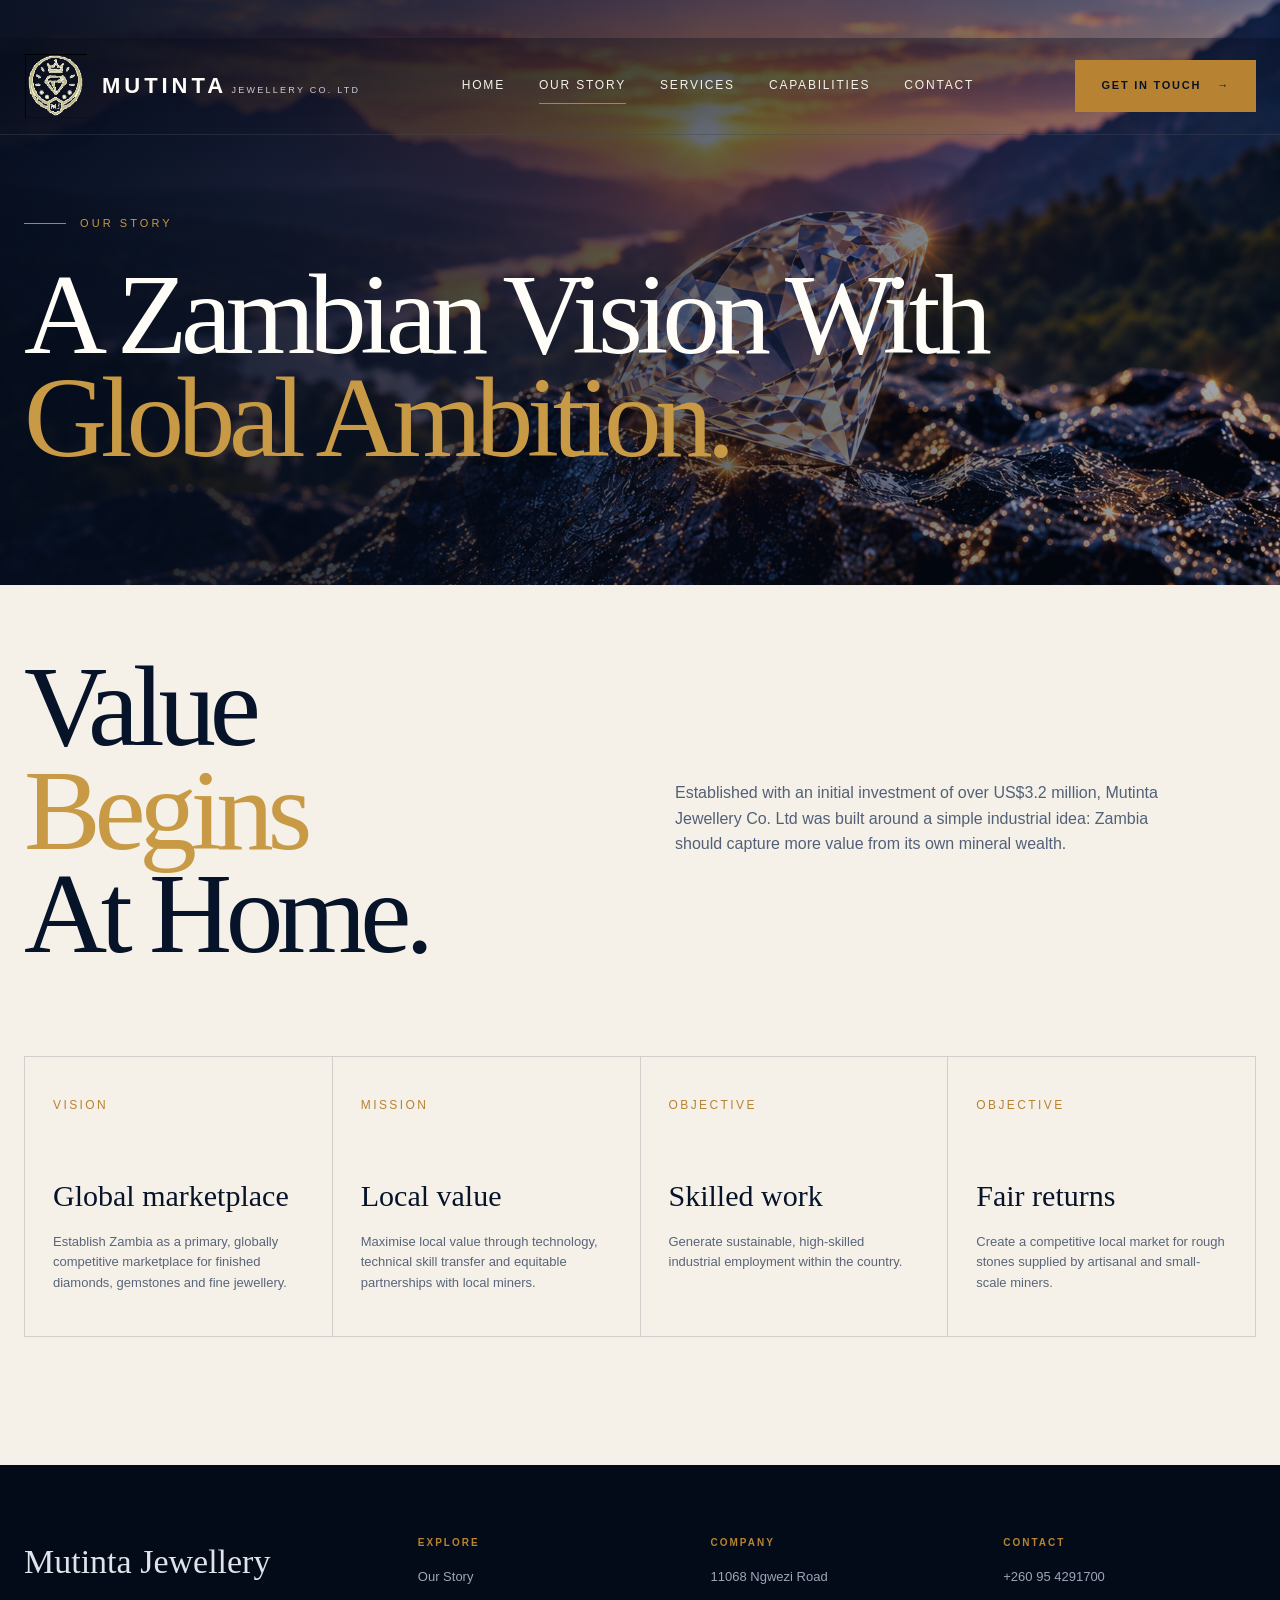
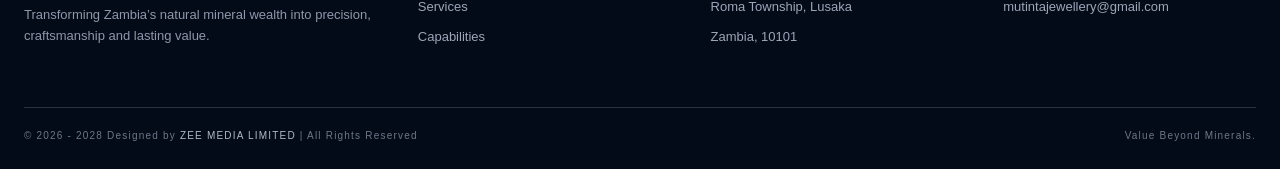
==== about.html @ 6885ca2f "first commit" ====
<!DOCTYPE html>
<html lang="en">
<head>
  <meta charset="UTF-8">
  <meta name="viewport" content="width=device-width, initial-scale=1.0">
  <meta name="description" content="Mutinta Jewellery Co. Ltd — Zambian gemstone processing, lapidary services and fine jewellery.">
  <title>Our Story | Mutinta Jewellery Co. Ltd</title>
  <link rel="stylesheet" href="style.css">
  <link rel="icon" type="image/png" href="assets/logo.png">
</head>
<body>

<header class="site-header">
  <div class="container nav">
    <a class="brand" href="index.html" aria-label="Mutinta Jewellery home">
      <img class="brand-logo" src="[data-uri]" alt="Mutinta Jewellery Co. Ltd logo">
      <span>
        <span class="brand-name">MUTINTA</span>
        <span class="brand-sub">JEWELLERY CO. LTD</span>
      </span>
    </a>

    <button class="menu-btn" type="button" aria-label="Open menu">☰</button>

    <nav class="nav-links" aria-label="Primary navigation">
      <a class="" href="index.html">Home</a>
      <a class="active" href="about.html">Our Story</a>
      <a class="" href="services.html">Services</a>
      <a class="" href="capabilities.html">Capabilities</a>
      <a class="" href="contact.html">Contact</a>
    </nav>

    <a class="nav-cta" href="contact.html">Get in touch <span>→</span></a>
  </div>
</header>


<section class="page-hero">
  <div class="container page-hero-inner">
    <div class="eyebrow">Our story</div>
    <h1 class="display">A Zambian Vision With <span class="gold">Global Ambition.</span></h1>
  </div>
</section>

<section class="light-section section">
  <div class="container">
    <div class="services-intro">
      <h1 class="display reveal">Value<br><span class="gold">Begins</span><br>At Home.</h1>
      <p class="reveal">
        Established with an initial investment of over US$3.2 million, Mutinta Jewellery Co. Ltd was built
        around a simple industrial idea: Zambia should capture more value from its own mineral wealth.
      </p>
    </div>
    <div class="process-grid reveal" style="margin-top:90px;border-color:rgba(7,19,41,.15)">
      <article class="process-item" style="border-color:rgba(7,19,41,.15)"><span class="process-no">VISION</span><h3>Global marketplace</h3><p style="color:#59657a">Establish Zambia as a primary, globally competitive marketplace for finished diamonds, gemstones and fine jewellery.</p></article>
      <article class="process-item" style="border-color:rgba(7,19,41,.15)"><span class="process-no">MISSION</span><h3>Local value</h3><p style="color:#59657a">Maximise local value through technology, technical skill transfer and equitable partnerships with local miners.</p></article>
      <article class="process-item" style="border-color:rgba(7,19,41,.15)"><span class="process-no">OBJECTIVE</span><h3>Skilled work</h3><p style="color:#59657a">Generate sustainable, high-skilled industrial employment within the country.</p></article>
      <article class="process-item" style="border-color:rgba(7,19,41,.15)"><span class="process-no">OBJECTIVE</span><h3>Fair returns</h3><p style="color:#59657a">Create a competitive local market for rough stones supplied by artisanal and small-scale miners.</p></article>
    </div>
  </div>
</section>


<footer>
  <div class="container">
    <div class="footer-grid">
      <div class="footer-brand">
        <h2>Mutinta Jewellery</h2>
        <p>Transforming Zambia’s natural mineral wealth into precision, craftsmanship and lasting value.</p>
      </div>
      <div>
        <h3>Explore</h3>
        <ul>
          <li><a href="about.html">Our Story</a></li>
          <li><a href="services.html">Services</a></li>
          <li><a href="capabilities.html">Capabilities</a></li>
        </ul>
      </div>
      <div>
        <h3>Company</h3>
        <ul>
          <li>11068 Ngwezi Road</li>
          <li>Roma Township, Lusaka</li>
          <li>Zambia, 10101</li>
        </ul>
      </div>
      <div>
        <h3>Contact</h3>
        <ul>
          <li><a href="tel:+260954291700">+260 95 4291700</a></li>
          <li><a href="mailto:mutintajewellery@gmail.com">mutintajewellery@gmail.com</a></li>
        </ul>
      </div>
    </div>
    <div class="footer-bottom">
      <span>
          &copy 2026 - 2028 Designed by
          <a href="https://zeemediatechnologies.com" target="_blank" rel="noopener noreferrer">
           ZEE MEDIA LIMITED
          </a>
          | All Rights Reserved
      </span>
      <span>Value Beyond Minerals.</span>
    </div>
  </div>
</footer>

<script src="script.js"></script>
</body>
</html>
---- style.css ----
/* =========================================================
   MUTINTA JEWELLERY — DESIGN 03
   Palette: Midnight Navy / Indigo / Champagne Gold / Ivory
   ========================================================= */

/* ---------- 01. RESET & TOKENS ---------- */
:root{
  --navy:#071329;
  --navy-2:#0d1c3b;
  --indigo:#202b56;
  --gold:#b78332;
  --gold-soft:#c99a45;
  --ivory:#f5f1e8;
  --white:#fffdf8;
  --muted:#b9bfd0;
  --line:rgba(255,255,255,.16);
  --dark-line:rgba(7,19,41,.14);
  --serif:Georgia,"Times New Roman",serif;
  --sans:Inter,Arial,Helvetica,sans-serif;
  --ease:cubic-bezier(.2,.8,.2,1);
  --max:1400px;
}

*{box-sizing:border-box;margin:0;padding:0}
html{scroll-behavior:smooth}
body{
  background:var(--navy);
  color:var(--white);
  font-family:var(--sans);
  line-height:1.6;
  overflow-x:hidden;
}
img{display:block;max-width:100%}
a{color:inherit;text-decoration:none}
button,input,textarea,select{font:inherit}
button{cursor:pointer}
::selection{background:var(--gold);color:var(--navy)}

.container{width:min(calc(100% - 48px),var(--max));margin:auto}
.section{padding:clamp(80px,10vw,160px) 0}
.eyebrow{
  display:flex;align-items:center;gap:14px;
  font-size:11px;letter-spacing:.28em;text-transform:uppercase;
  color:var(--gold-soft)
}
.eyebrow::before{content:"";width:42px;height:1px;background:var(--gold)}
.display{
  font-family:var(--serif);
  font-weight:400;
  letter-spacing:-.055em;
  line-height:.9;
}
.gold{color:var(--gold-soft)}
.muted{color:var(--muted)}
.reveal{opacity:0;transform:translateY(28px);transition:opacity .9s var(--ease),transform .9s var(--ease)}
.reveal.is-visible{opacity:1;transform:none}

/* ---------- 02. TOP BAR ---------- */
.topbar{
  min-height:38px;
  display:flex;align-items:center;
  background:#040b18;
  border-bottom:1px solid var(--line);
  font-size:10px;letter-spacing:.2em;text-transform:uppercase;
  color:#d7dbea; 
 
}
.topbar .container{display:flex;justify-content:space-between;gap:20px}
.topbar-links{display:flex;gap:22px} 

/* ---------- 03. HEADER ---------- */
.site-header{
  position:absolute;z-index:20;top:38px;left:0;right:0;
  border-bottom:1px solid rgba(255,255,255,.1);
  background:linear-gradient(to bottom,rgba(4,11,24,.35),transparent);
}
.nav{
  min-height:96px;
  display:flex;align-items:center;justify-content:space-between;gap:30px;
}
.brand{display:flex;align-items:center;gap:14px;min-width:250px}
.brand-logo{
  width:64px;height:64px;object-fit:contain;
  filter:drop-shadow(0 6px 18px rgba(0,0,0,.18));
}
.brand-name{font-size:22px;letter-spacing:.18em;font-weight:600}
.brand-sub{font-size:9px;letter-spacing:.25em;color:#c9cdd9;margin-top:2px}
.nav-links{display:flex;align-items:center;gap:34px;font-size:12px;letter-spacing:.15em;text-transform:uppercase}
.nav-links a{position:relative;padding:8px 0;color:#f4f2eb}
.nav-links a::after{
  content:"";position:absolute;left:0;right:100%;bottom:0;height:1px;
  background:var(--gold);transition:right .35s var(--ease)
}
.nav-links a:hover::after,.nav-links a.active::after{right:0}
.nav-cta,.button{
  display:inline-flex;align-items:center;justify-content:center;gap:16px;
  min-height:52px;padding:0 25px;
  background:var(--gold);color:#071329;
  border:1px solid var(--gold);
  text-transform:uppercase;letter-spacing:.16em;font-size:11px;font-weight:700;
  transition:transform .3s var(--ease),background .3s ease,color .3s ease;
}
.nav-cta:hover,.button:hover{transform:translateY(-3px);background:var(--gold-soft)}
.button.ghost{
  background:transparent;color:var(--white);border-color:rgba(255,255,255,.5)
}
.button.ghost:hover{background:rgba(255,255,255,.08)}
.menu-btn{display:none;background:none;border:0;color:white;font-size:26px}

/* ---------- 04. HERO ---------- */
.hero{
  min-height:92svh;
  position:relative;
  display:flex;align-items:flex-end;
  overflow:hidden;
  background:#070f22;
}
.hero-media{
  position:absolute;inset:0;
  background-image:
    linear-gradient(90deg,rgba(5,13,29,.96) 0%,rgba(7,16,36,.78) 33%,rgba(7,16,36,.12) 75%,rgba(7,16,36,.2)),
    linear-gradient(0deg,rgba(5,13,29,.65),transparent 45%),
    url("assets/hero.jpg");
  /* Keep the source artwork visible instead of forcing an aggressive full-screen crop. */
  background-size:auto 100%;
  background-repeat:no-repeat;
  background-position:right center;
  background-color:#071329;
  transform:scale(1.01);
  animation:heroZoom 16s ease-out forwards;
}
@keyframes heroZoom{to{transform:scale(1)}}
.hero-inner{
  position:relative;
  z-index:2;
 width: min(calc(100% - 72px), 1440px);
  margin:0 auto;
  padding:145px 0 86px;
}
.hero-grid{
  display:grid;
  grid-template-columns:minmax(0, 1fr) minmax(250px, 360px);
  gap:clamp(45px,6vw,95px);
  align-items:end;
}
.hero h1{
  font-size:clamp(58px,7.6vw,132px);
  max-width:860px;
  text-wrap:balance;
  margin-top: 30px;
}
.hero-copy{
  max-width:600px;
  margin-top:34px;
  font-size:clamp(15px,1.15vw,17px);
  color:#d5d9e3;
}
.hero-actions{
  display:flex;
  flex-wrap:wrap;
  gap:14px;
  margin-top:34px;
}
.hero-side{
  justify-self:end;
  width:min(100%, 330px);
  max-width:330px;
  border-left:1px solid rgba(240,210,154,.55);
  padding-left:28px;
}
.hero-side h3{font-family:var(--serif);font-size:32px;font-weight:400;line-height:1.05}
.hero-side p{margin-top:18px;color:#c6cad6;font-size:12px;letter-spacing:.12em;text-transform:uppercase}
.hero-bottom{
  margin-top:80px;padding-top:24px;border-top:1px solid var(--line);
  display:flex;justify-content:space-between;gap:20px;
  color:#d4d8e2;font-size:10px;letter-spacing:.2em;text-transform:uppercase;
}

/* ---------- 05. FEATURE STRIP ---------- */
.feature-strip{
  background:var(--navy-2);border-bottom:1px solid var(--line);
}
.feature-grid{display:grid;grid-template-columns:repeat(4,1fr)}
.feature{
  padding:30px 26px;border-right:1px solid var(--line);
  display:flex;gap:18px;align-items:center
}
.feature:last-child{border-right:0}
.feature-icon{font-family:var(--serif);font-size:29px;color:var(--gold)}
.feature strong{display:block;font-size:11px;letter-spacing:.16em;text-transform:uppercase}
.feature span{display:block;color:#9ea6bb;font-size:11px;margin-top:4px}

/* ---------- 06. PURPOSE ---------- */
.light-section{background:var(--ivory);color:var(--navy); padding-top:70px;}
.light-section .eyebrow{color:#866529}
.light-section .eyebrow::before{background:#a67b32}
.purpose-grid{display:grid;grid-template-columns:1.05fr .95fr;gap:0;min-height:650px}
.purpose-copy{padding:clamp(50px,7vw,100px) clamp(20px,7vw,100px) clamp(50px,7vw,100px) 0}
.purpose-copy h2{font-size:clamp(48px,6vw,88px);margin-top:25px}
.purpose-copy p{max-width:570px;margin-top:30px;color:#526078;font-size:16px}
.purpose-media{position:relative;min-height:550px;overflow:hidden}
.purpose-media img{width:100%;height:100%;object-fit:cover;filter:saturate(.8)}
.purpose-card{
  position:absolute;left:28px;bottom:28px;
  background:rgba(7,19,41,.92);color:white;
  padding:28px;max-width:300px;
}
.purpose-card .display{font-size:42px}

/* ---------- 07. PROCESS ---------- */
.process{background:#0a1630}
.process-head{display:grid;grid-template-columns:1fr 1fr;gap:70px;align-items:end}
.process-head h2{font-size:clamp(50px,7vw,105px);margin-top: 30px;}
.process-head p{color:#b7bfd0;max-width:500px}
.process-grid{
  margin-top:75px;display:grid;grid-template-columns:repeat(4,1fr);
  border-top:1px solid var(--line);border-left:1px solid var(--line)
}
.process-item{padding:34px 28px 42px;border-right:1px solid var(--line);border-bottom:1px solid var(--line);min-height:250px}
.process-no{font-size:12px;color:var(--gold);letter-spacing:.2em}
.process-item h3{font-family:var(--serif);font-size:30px;font-weight:400;margin-top:55px}
.process-item p{color:#9ea8bd;font-size:13px;margin-top:12px}

/* ---------- 08. CAPACITY ---------- */
.capacity{background:#f0ece3;color:var(--navy)}
.capacity-grid{display:grid;grid-template-columns:.85fr 1.15fr;gap:90px;align-items:center}
.capacity h2{font-size:clamp(50px,7vw,100px);margin-top: 30px;}
.capacity-text{color:#526078;max-width:520px;margin-top:25px}
.stat-grid{display:grid;grid-template-columns:repeat(3,1fr);border-top:1px solid var(--dark-line);border-bottom:1px solid var(--dark-line);margin-top:45px}
.stat{padding:25px 20px;border-right:1px solid var(--dark-line)}
.stat:last-child{border-right:0}
.stat-number{font-family:var(--serif);font-size:clamp(38px,4vw,58px);color:#866529}
.stat-label{font-size:10px;text-transform:uppercase;letter-spacing:.14em;color:#59657a}

/* ---------- 09. SERVICES ---------- */
.services{background:var(--navy);color:white}
.services-intro{display:grid;grid-template-columns:1fr 1fr;gap:70px}
.services-intro h1{font-size:clamp(65px,9vw,135px)}
.services-intro p{align-self:start;max-width:520px;color:#526078;margin-top: 125px;}
.service-list{margin-top:80px;border-top:1px solid var(--line)}
.service-row{
  display:grid;grid-template-columns:90px 1fr 1.2fr 80px;
  gap:25px;align-items:center;
  padding:34px 0;border-bottom:1px solid var(--line);
  transition:padding .4s var(--ease),background .4s ease;
}
.service-row:hover{padding-left:20px;padding-right:20px;background:rgba(255,255,255,.025)}
.service-number{color:var(--gold);font-size:12px;letter-spacing:.2em}
.service-row h2{font-family:var(--serif);font-size:clamp(30px,3vw,48px);font-weight:400}
.service-row p{color:#aeb6c7;font-size:13px}
.service-arrow{font-size:25px;color:var(--gold);text-align:right}

/* ---------- 10. CONTACT ---------- */
.contact{background:#f5f1e8;color:var(--navy)}
.contact-grid{display:grid;grid-template-columns:.8fr 1.2fr;gap:100px}
.contact h1{font-size:clamp(60px,8vw,120px);margin:30px}
.contact-lead{color:#59657a;max-width:470px;margin-top:25px}
.contact-details{margin-top:55px;display:grid;gap:20px}
.detail-label{font-size:10px;letter-spacing:.2em;text-transform:uppercase;color:#8a6a30}
.detail-value{font-size:15px;margin-top:4px}
.form{
  background:white;padding:clamp(28px,5vw,65px);
  box-shadow:0 20px 80px rgba(7,19,41,.09)
}
.form-grid{display:grid;grid-template-columns:1fr 1fr;gap:20px}
.field{display:grid;gap:8px;margin-bottom:20px}
.field.full{grid-column:1/-1}
.field label{font-size:10px;text-transform:uppercase;letter-spacing:.16em;color:#866529}
.field input,.field textarea,.field select{
  width:100%;border:0;border-bottom:1px solid #cbd0d8;
  padding:14px 0;outline:0;background:transparent;color:var(--navy);
}
.field textarea{min-height:110px;resize:vertical}
.field input:focus,.field textarea:focus,.field select:focus{border-color:#9c722a}
.form-note{font-size:11px;color:#778197;margin-top:15px}

/* ---------- 11. FOOTER ---------- */
footer{background:#040b18;color:#dfe3eb;padding:70px 0 25px}
.footer-grid{display:grid;grid-template-columns:1.4fr 1fr 1fr 1fr;gap:40px}
.footer-brand h2{font-family:var(--serif);font-weight:400;font-size:34px}
.footer-brand p{max-width:350px;color:#8f98ab;margin-top:16px;font-size:13px}
footer h3{font-size:10px;letter-spacing:.2em;text-transform:uppercase;color:var(--gold)}
footer ul{list-style:none;margin-top:16px;display:grid;gap:9px;color:#9da6b8;font-size:13px}
.footer-bottom{margin-top:60px;padding-top:20px;border-top:1px solid var(--line);display:flex;justify-content:space-between;color:#6e7789;font-size:10px;letter-spacing:.12em}
.footer-bottom a{
  color:#aeb6c7;
  text-decoration:none;
  transition:color .3s ease;
}

.footer-bottom a:hover{
  color:var(--gold);
}
/* ---------- 12. PAGE HERO ---------- */
.page-hero{
  min-height:65vh;display:flex;align-items:flex-end;
  background:
    linear-gradient(90deg,rgba(5,13,29,.95),rgba(5,13,29,.35)),
    url("assets/hero.jpg") center/cover;
    
}
.page-hero-inner{padding:180px 0 80px}
.page-hero h1{
  font-size:clamp(65px,9vw,135px);
  max-width:1000px;
  margin-top: 30px;
}

/* ---------- 13. MOBILE ---------- */
@media(max-width:1050px){
  .nav-links{gap:20px}
  .nav-cta{display:none}
  .hero-grid,.capacity-grid,.purpose-grid,.contact-grid{grid-template-columns:1fr}
  .hero-side{justify-self:start;margin-top:50px;width:min(100%,320px)}
  .purpose-media{min-height:500px}
  .process-grid{grid-template-columns:1fr 1fr}
  .footer-grid{grid-template-columns:1fr 1fr}
}
@media(max-width:780px){
  .topbar {
    display:none;
  }
  .container{width:min(calc(100% - 32px),var(--max))}
  .topbar-links{display:none}
  .topbar .container{justify-content:center}
  .site-header{top:38px}
  .nav{min-height:82px}
  .brand-logo{width:50px;height:50px}
  .brand-name{font-size:17px}
  .brand-sub{font-size:7px}
  .menu-btn{display:block}
  .nav-links{
    position:absolute;top:82px;left:16px;right:16px;
    display:none;flex-direction:column;align-items:flex-start;gap:0;
    padding:10px 22px;background:rgba(4,11,24,.98);border:1px solid var(--line)
  }
  .nav-links.open{display:flex}
  .nav-links a{width:100%;padding:15px 0}
  .hero-media{
    background-size:auto 100%;
    background-position:center right;
  }
  .hero-inner{
    width:min(calc(100% - 32px), 680px);
    padding:145px 0 52px;
  }
  .hero h1{font-size:clamp(54px,14vw,82px);max-width:100%}
  .hero-copy{font-size:15px}
  .hero-bottom{margin-top:55px;display:block;line-height:2}
  .feature-grid{grid-template-columns:1fr 1fr}
  .feature{border-bottom:1px solid var(--line)}
  .feature:nth-child(2){border-right:0}
  .services-intro,.process-head{grid-template-columns:1fr}
  .service-row{grid-template-columns:45px 1fr 35px}
  .service-row p{grid-column:2}
  .service-arrow{grid-column:3;grid-row:1}
  .stat-grid{grid-template-columns:1fr}
  .stat{border-right:0;border-bottom:1px solid var(--dark-line)}
  .stat:last-child{border-bottom:0}
  .form-grid{grid-template-columns:1fr}
  .field.full{grid-column:auto}
  .footer-grid{grid-template-columns:1fr 1fr}
  .footer-bottom{display:grid;gap:10px}
}
@media(max-width:480px){
  .feature-grid{grid-template-columns:1fr}
  .feature{border-right:0}
  .footer-grid{grid-template-columns:1fr}
  .hero-actions .button{width:100%}
}

@media(max-width:380px){
  .hero-inner{width:calc(100% - 28px);padding-top:132px}
  .hero h1{font-size:clamp(46px,13.5vw,66px)}
  .hero-copy{font-size:14px;line-height:1.65}
  .hero-actions{flex-direction:column;align-items:stretch}
  .hero-actions .button{width:100%;min-height:50px}
}
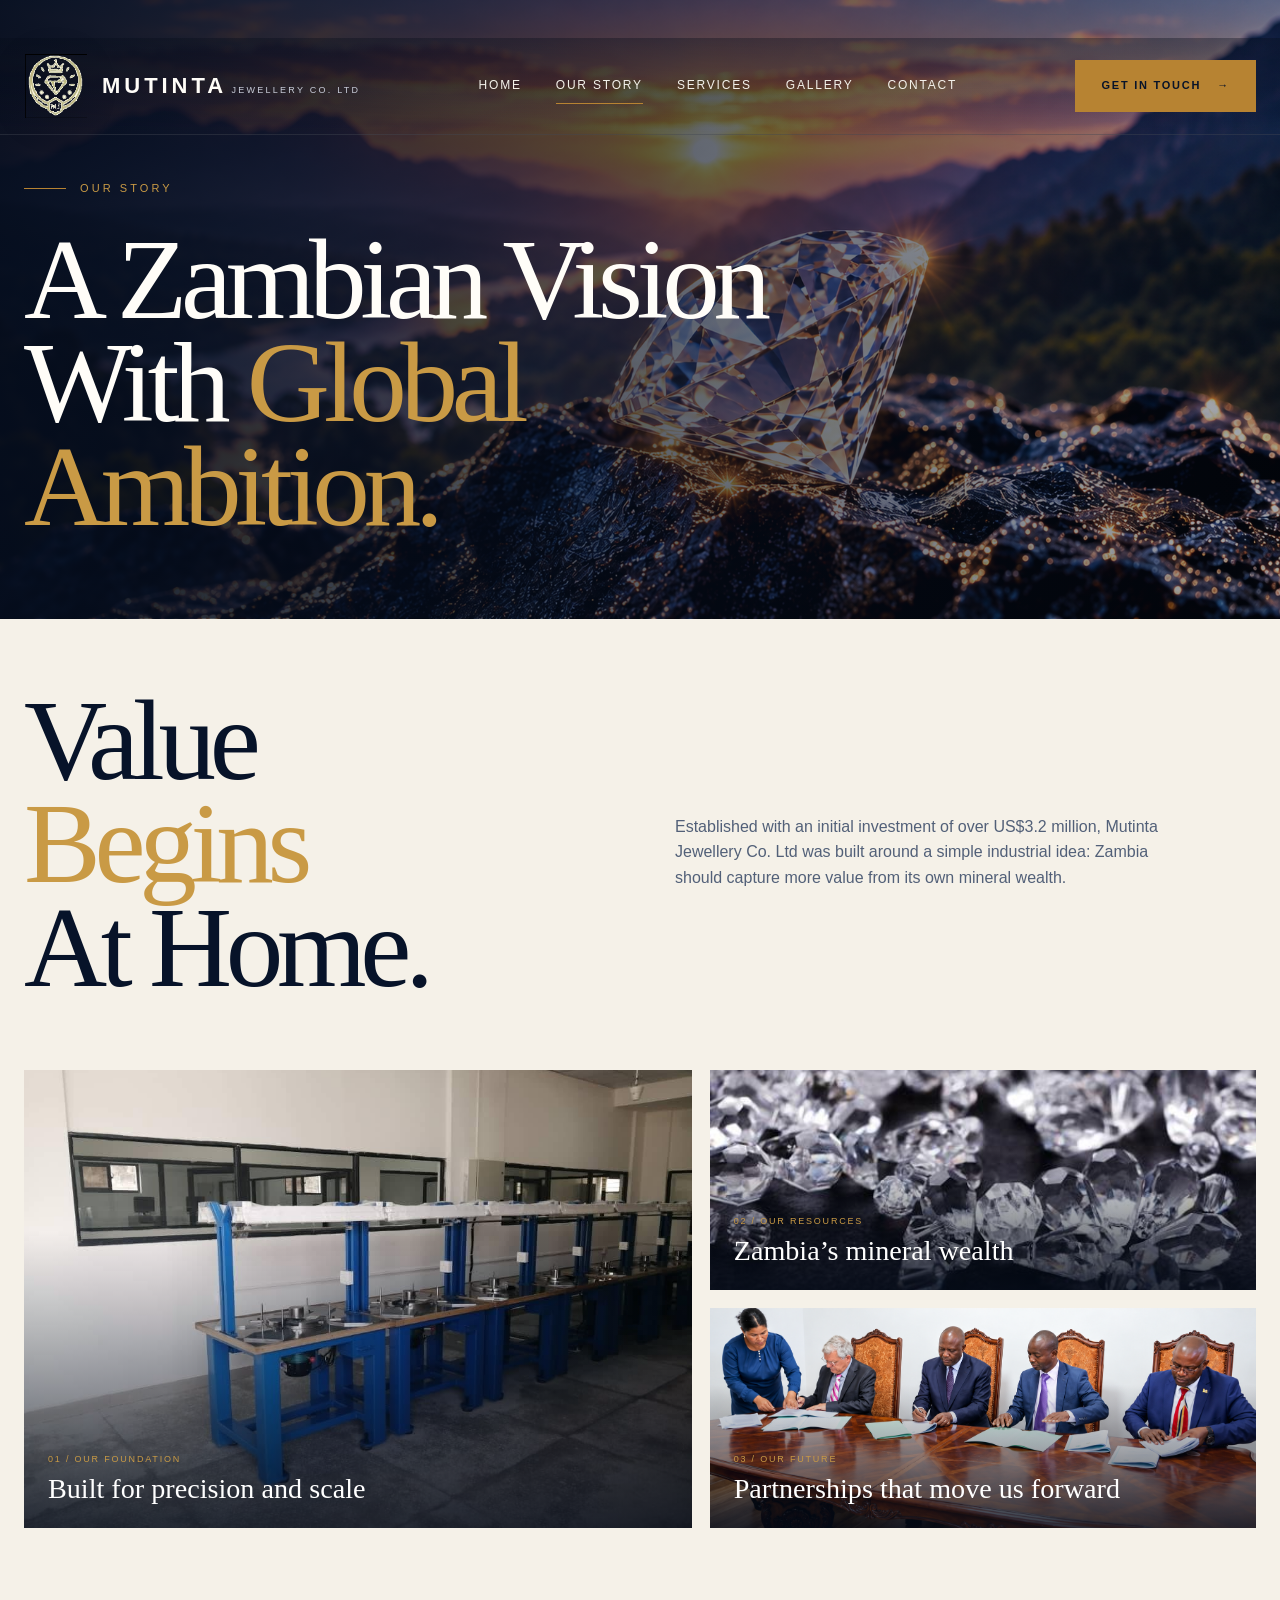
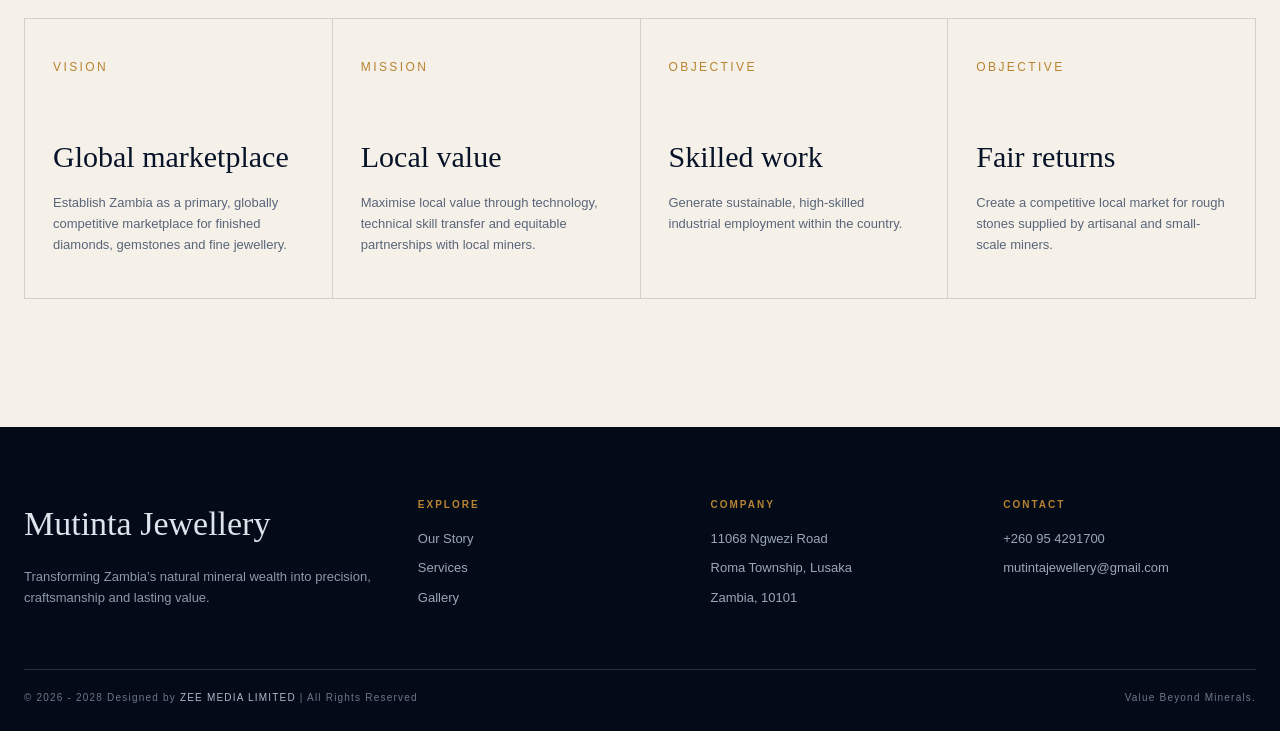
==== commit c9d8fd76: "Added gallary page" ====
--- a/about.html
+++ b/about.html
@@ -26,7 +26,7 @@
       <a class="" href="index.html">Home</a>
       <a class="active" href="about.html">Our Story</a>
       <a class="" href="services.html">Services</a>
-      <a class="" href="capabilities.html">Capabilities</a>
+      <a class="" href="gallary.html">Gallery</a>
       <a class="" href="contact.html">Contact</a>
     </nav>
 
@@ -35,8 +35,8 @@
 </header>
 
 
-<section class="page-hero">
-  <div class="container page-hero-inner">
+<section class="page-hero story-page-hero">
+  <div class="container page-hero-inner story-page-inner">
     <div class="eyebrow">Our story</div>
     <h1 class="display">A Zambian Vision With <span class="gold">Global Ambition.</span></h1>
   </div>
@@ -50,6 +50,29 @@
         Established with an initial investment of over US$3.2 million, Mutinta Jewellery Co. Ltd was built
         around a simple industrial idea: Zambia should capture more value from its own mineral wealth.
       </p>
+    </div>
+    <div class="story-visuals reveal" aria-label="Mutinta Jewellery facility, gemstones and partnerships">
+      <figure class="story-visual-card story-visual-feature">
+        <img src="assets/tech_7.jpg" alt="Gemstone processing equipment arranged across the facility" loading="lazy">
+        <figcaption>
+          <span>01 / Our foundation</span>
+          <strong>Built for precision and scale</strong>
+        </figcaption>
+      </figure>
+      <figure class="story-visual-card">
+        <img src="assets/precious_stones_9.jpg" alt="A raw gemstone resting among dark mineral rock" loading="lazy">
+        <figcaption>
+          <span>02 / Our resources</span>
+          <strong>Zambia’s mineral wealth</strong>
+        </figcaption>
+      </figure>
+      <figure class="story-visual-card">
+        <img src="assets/furrer_partnership_5.jpg" alt="Partners formalizing a collaboration around a table" loading="lazy">
+        <figcaption>
+          <span>03 / Our future</span>
+          <strong>Partnerships that move us forward</strong>
+        </figcaption>
+      </figure>
     </div>
     <div class="process-grid reveal" style="margin-top:90px;border-color:rgba(7,19,41,.15)">
       <article class="process-item" style="border-color:rgba(7,19,41,.15)"><span class="process-no">VISION</span><h3>Global marketplace</h3><p style="color:#59657a">Establish Zambia as a primary, globally competitive marketplace for finished diamonds, gemstones and fine jewellery.</p></article>
@@ -73,7 +96,7 @@
         <ul>
           <li><a href="about.html">Our Story</a></li>
           <li><a href="services.html">Services</a></li>
-          <li><a href="capabilities.html">Capabilities</a></li>
+          <li><a href="gallary.html">Gallery</a></li>
         </ul>
       </div>
       <div>
@@ -99,7 +122,7 @@
            ZEE MEDIA LIMITED
           </a>
           | All Rights Reserved
-      </span>
+      </span> 
       <span>Value Beyond Minerals.</span>
     </div>
   </div>
--- a/style.css
+++ b/style.css
@@ -121,7 +121,7 @@
   background-image:
     linear-gradient(90deg,rgba(5,13,29,.96) 0%,rgba(7,16,36,.78) 33%,rgba(7,16,36,.12) 75%,rgba(7,16,36,.2)),
     linear-gradient(0deg,rgba(5,13,29,.65),transparent 45%),
-    url("assets/hero.jpg");
+    url("assets/hero.png");
   /* Keep the source artwork visible instead of forcing an aggressive full-screen crop. */
   background-size:auto 100%;
   background-repeat:no-repeat;
@@ -233,6 +233,85 @@
 .stat-number{font-family:var(--serif);font-size:clamp(38px,4vw,58px);color:#866529}
 .stat-label{font-size:10px;text-transform:uppercase;letter-spacing:.14em;color:#59657a}
 
+/* ---------- 09. GALLERY SHOWCASE ---------- */
+.gallery-showcase{background:#0a1630;color:var(--white)}
+.gallery-showcase-head{
+  display:grid;grid-template-columns:1.2fr .8fr;gap:70px;align-items:end;
+  margin-bottom:50px
+}
+.gallery-showcase-head h2{max-width:780px;margin-top:25px;font-size:clamp(48px,6.5vw,88px)}
+.gallery-showcase-head p{max-width:460px;color:#b7bfd0}
+.gallery-showcase-link{
+  display:inline-flex;align-items:center;gap:12px;margin-top:20px;
+  color:var(--gold-soft);font-size:11px;letter-spacing:.15em;text-transform:uppercase
+}
+.gallery-showcase-link span{font-size:18px;transition:transform .3s var(--ease)}
+.gallery-showcase-link:hover span{transform:translateX(4px)}
+.home-carousel{outline:none}
+.home-carousel:focus-visible{outline:2px solid var(--gold-soft);outline-offset:8px}
+.home-carousel-frame{
+  position:relative;aspect-ratio:16 / 8.5;min-height:360px;overflow:hidden;
+  background:#040b18
+}
+.home-carousel-frame::after{
+  content:"";position:absolute;inset:35% 0 0;
+  z-index:2;pointer-events:none;
+  background:linear-gradient(0deg,rgba(4,11,24,.93),transparent)
+}
+.home-carousel-image{
+  position:absolute;inset:0;width:100%;height:100%;object-fit:cover;object-position:center
+}
+.home-carousel-image-incoming{
+  z-index:1;opacity:0;transform:scale(1.025);
+  transition:opacity 1.3s cubic-bezier(.22,.61,.36,1),transform 2s cubic-bezier(.22,.61,.36,1)
+}
+.home-carousel-image-incoming.is-visible{opacity:1;transform:scale(1)}
+.home-carousel-caption{
+  position:absolute;z-index:3;left:clamp(24px,5vw,72px);right:clamp(90px,12vw,170px);
+  bottom:clamp(24px,4vw,56px);max-width:700px;
+  transition:opacity .45s ease,transform .65s cubic-bezier(.22,.61,.36,1)
+}
+.home-carousel.is-changing .home-carousel-caption{opacity:0;transform:translateY(12px)}
+.home-carousel-frame .home-carousel-image-incoming{pointer-events:none}
+@media(prefers-reduced-motion:reduce){
+  .home-carousel-image-incoming,.home-carousel-caption{transition:none}
+}
+.home-carousel-number{
+  color:var(--gold-soft);font-size:10px;letter-spacing:.2em;text-transform:uppercase
+}
+.home-carousel-caption h3{
+  margin-top:10px;font-family:var(--serif);font-weight:400;
+  font-size:clamp(30px,4.3vw,58px);line-height:1.08
+}
+.home-carousel-caption p{max-width:560px;margin-top:10px;color:#d5d9e3;font-size:14px}
+.home-carousel-arrow{
+  position:absolute;z-index:5;top:50%;width:48px;height:48px;
+  display:grid;place-items:center;transform:translateY(-50%);
+  border:1px solid rgba(255,255,255,.65);border-radius:50%;
+  background:rgba(4,11,24,.45);color:white;font-size:20px;
+  transition:background .25s ease,border-color .25s ease
+}
+.home-carousel-arrow:hover,.home-carousel-arrow:focus-visible{
+  background:var(--gold);border-color:var(--gold);color:var(--navy)
+}
+.home-carousel-previous{left:24px}
+.home-carousel-next{right:24px}
+.home-carousel-controls{display:flex;justify-content:space-between;align-items:center;gap:24px;padding-top:20px}
+.home-carousel-dots{display:flex;align-items:center;gap:9px;flex-wrap:wrap}
+.home-carousel-dot{
+  width:8px;height:8px;padding:0;border:0;border-radius:50%;
+  background:rgba(255,255,255,.35);transition:background .25s ease,transform .25s ease
+}
+.home-carousel-dot[aria-current="true"]{background:var(--gold-soft);transform:scale(1.35)}
+.home-carousel-dot:focus-visible,.home-carousel-toggle:focus-visible{
+  outline:2px solid var(--gold-soft);outline-offset:4px
+}
+.home-carousel-utilities{display:flex;align-items:center;gap:22px}
+.home-carousel-count,.home-carousel-toggle{
+  color:#d5d9e3;font-size:10px;letter-spacing:.16em;text-transform:uppercase
+}
+.home-carousel-toggle{padding:8px 0;border:0;background:transparent}
+
 /* ---------- 09. SERVICES ---------- */
 .services{background:var(--navy);color:white}
 .services-intro{display:grid;grid-template-columns:1fr 1fr;gap:70px}
@@ -297,7 +376,7 @@
   min-height:65vh;display:flex;align-items:flex-end;
   background:
     linear-gradient(90deg,rgba(5,13,29,.95),rgba(5,13,29,.35)),
-    url("assets/hero.jpg") center/cover;
+    url("assets/hero.png") center/cover;
     
 }
 .page-hero-inner{padding:180px 0 80px}
@@ -306,12 +385,43 @@
   max-width:1000px;
   margin-top: 30px;
 }
+.story-page-hero{background-position:center 44%}
+.story-page-inner{display:block}
+.story-page-inner h1{max-width:880px}
+.story-visuals{
+  display:grid;grid-template-columns:1.1fr .9fr;grid-template-rows:repeat(2,minmax(220px,1fr));
+  gap:18px;margin-top:70px
+}
+.story-visual-card{
+  position:relative;min-height:220px;overflow:hidden;background:var(--navy)
+}
+.story-visual-feature{grid-row:span 2;min-height:458px}
+.story-visual-card::after{
+  content:"";position:absolute;inset:35% 0 0;
+  background:linear-gradient(0deg,rgba(4,11,24,.82),transparent);pointer-events:none
+}
+.story-visual-card img{
+  width:100%;height:100%;position:absolute;inset:0;object-fit:cover;
+  transition:transform .8s var(--ease)
+}
+.story-visual-card:hover img{transform:scale(1.035)}
+.story-visual-card figcaption{
+  position:absolute;z-index:1;left:24px;right:20px;bottom:22px;
+  display:grid;gap:5px;color:white
+}
+.story-visual-card figcaption span{
+  color:var(--gold-soft);font-size:9px;letter-spacing:.2em;text-transform:uppercase
+}
+.story-visual-card figcaption strong{
+  font-family:var(--serif);font-size:clamp(20px,2.2vw,30px);font-weight:400;line-height:1.2
+}
 
 /* ---------- 13. MOBILE ---------- */
 @media(max-width:1050px){
   .nav-links{gap:20px}
   .nav-cta{display:none}
   .hero-grid,.capacity-grid,.purpose-grid,.contact-grid{grid-template-columns:1fr}
+  .gallery-showcase-head{grid-template-columns:1fr;gap:25px}
   .hero-side{justify-self:start;margin-top:50px;width:min(100%,320px)}
   .purpose-media{min-height:500px}
   .process-grid{grid-template-columns:1fr 1fr}
@@ -348,6 +458,21 @@
   .hero h1{font-size:clamp(54px,14vw,82px);max-width:100%}
   .hero-copy{font-size:15px}
   .hero-bottom{margin-top:55px;display:block;line-height:2}
+  .story-page-inner{padding-right:0}
+  .story-page-inner h1{max-width:100%;font-size:clamp(48px,11vw,72px)}
+  .story-visuals{grid-template-columns:1fr;grid-template-rows:none;gap:14px;margin-top:45px}
+  .story-visual-card,.story-visual-feature{grid-row:auto;min-height:260px}
+  .story-visual-feature{min-height:340px}
+  .home-carousel-frame{aspect-ratio:4 / 3;min-height:0}
+  .home-carousel-frame::after{inset:20% 0 0}
+  .home-carousel-caption{left:24px;right:76px;bottom:24px}
+  .home-carousel-caption p{font-size:12px}
+  .home-carousel-arrow{width:40px;height:40px}
+  .home-carousel-previous{left:14px}
+  .home-carousel-next{right:14px}
+  .home-carousel-controls{align-items:flex-start}
+  .home-carousel-dots{max-width:65%}
+  .home-carousel-utilities{gap:12px}
   .feature-grid{grid-template-columns:1fr 1fr}
   .feature{border-bottom:1px solid var(--line)}
   .feature:nth-child(2){border-right:0}
@@ -362,12 +487,27 @@
   .field.full{grid-column:auto}
   .footer-grid{grid-template-columns:1fr 1fr}
   .footer-bottom{display:grid;gap:10px}
+  .process-grid {
+    grid-template-columns: 1fr;
+  }
+  .process-item {
+    min-width: 0;
+  }
 }
 @media(max-width:480px){
   .feature-grid{grid-template-columns:1fr}
   .feature{border-right:0}
   .footer-grid{grid-template-columns:1fr}
   .hero-actions .button{width:100%}
+  .home-carousel-caption{left:18px;right:64px;bottom:18px}
+  .home-carousel-caption h3{font-size:27px}
+  .home-carousel-caption p{font-size:11px;line-height:1.5}
+  .home-carousel-number{font-size:9px}
+  .home-carousel-arrow{width:34px;height:34px;font-size:16px}
+  .home-carousel-previous{left:10px}
+  .home-carousel-next{right:10px}
+  .home-carousel-controls{gap:12px}
+  .home-carousel-dot{width:7px;height:7px}
 }
 
 @media(max-width:380px){
@@ -377,3 +517,75 @@
   .hero-actions{flex-direction:column;align-items:stretch}
   .hero-actions .button{width:100%;min-height:50px}
 }
+@media(prefers-reduced-motion:reduce){
+  .gallery-showcase-link span,.home-carousel-dot{transition:none}
+}
+/* =========================================================
+   PAGE PRELOADER
+   ========================================================= */
+
+#preloader{
+    position:fixed;
+    inset:0;
+    z-index:9999;
+    background:#071329;
+    display:flex;
+    align-items:center;
+    justify-content:center;
+    transition:opacity .8s ease, visibility .8s ease;
+}
+
+#preloader.loaded{
+    opacity:0;
+    visibility:hidden;
+    pointer-events:none;
+}
+
+.loader-content{
+    width:min(420px,80%);
+    text-align:center;
+}
+
+.loader-logo{
+    width:72px;
+    height:72px;
+    object-fit:contain;
+    margin:0 auto 25px;
+}
+
+.loader-brand{
+    font-family:var(--serif);
+    font-size:25px;
+    letter-spacing:.22em;
+    color:var(--white);
+    margin-left:.22em;
+}
+
+.loader-line{
+    width:100%;
+    height:1px;
+    background:rgba(255,255,255,.18);
+    margin-top:38px;
+    overflow:hidden;
+}
+
+.loader-line span{
+    display:block;
+    width:0%;
+    height:100%;
+    background:var(--gold-soft);
+    transition:width .2s ease;
+}
+
+.loader-meta{
+    display:flex;
+    justify-content:space-between;
+    margin-top:12px;
+    font-size:9px;
+    letter-spacing:.2em;
+    color:#aeb6c7;
+}
+
+#loader-percent{
+    color:var(--gold-soft);
+}
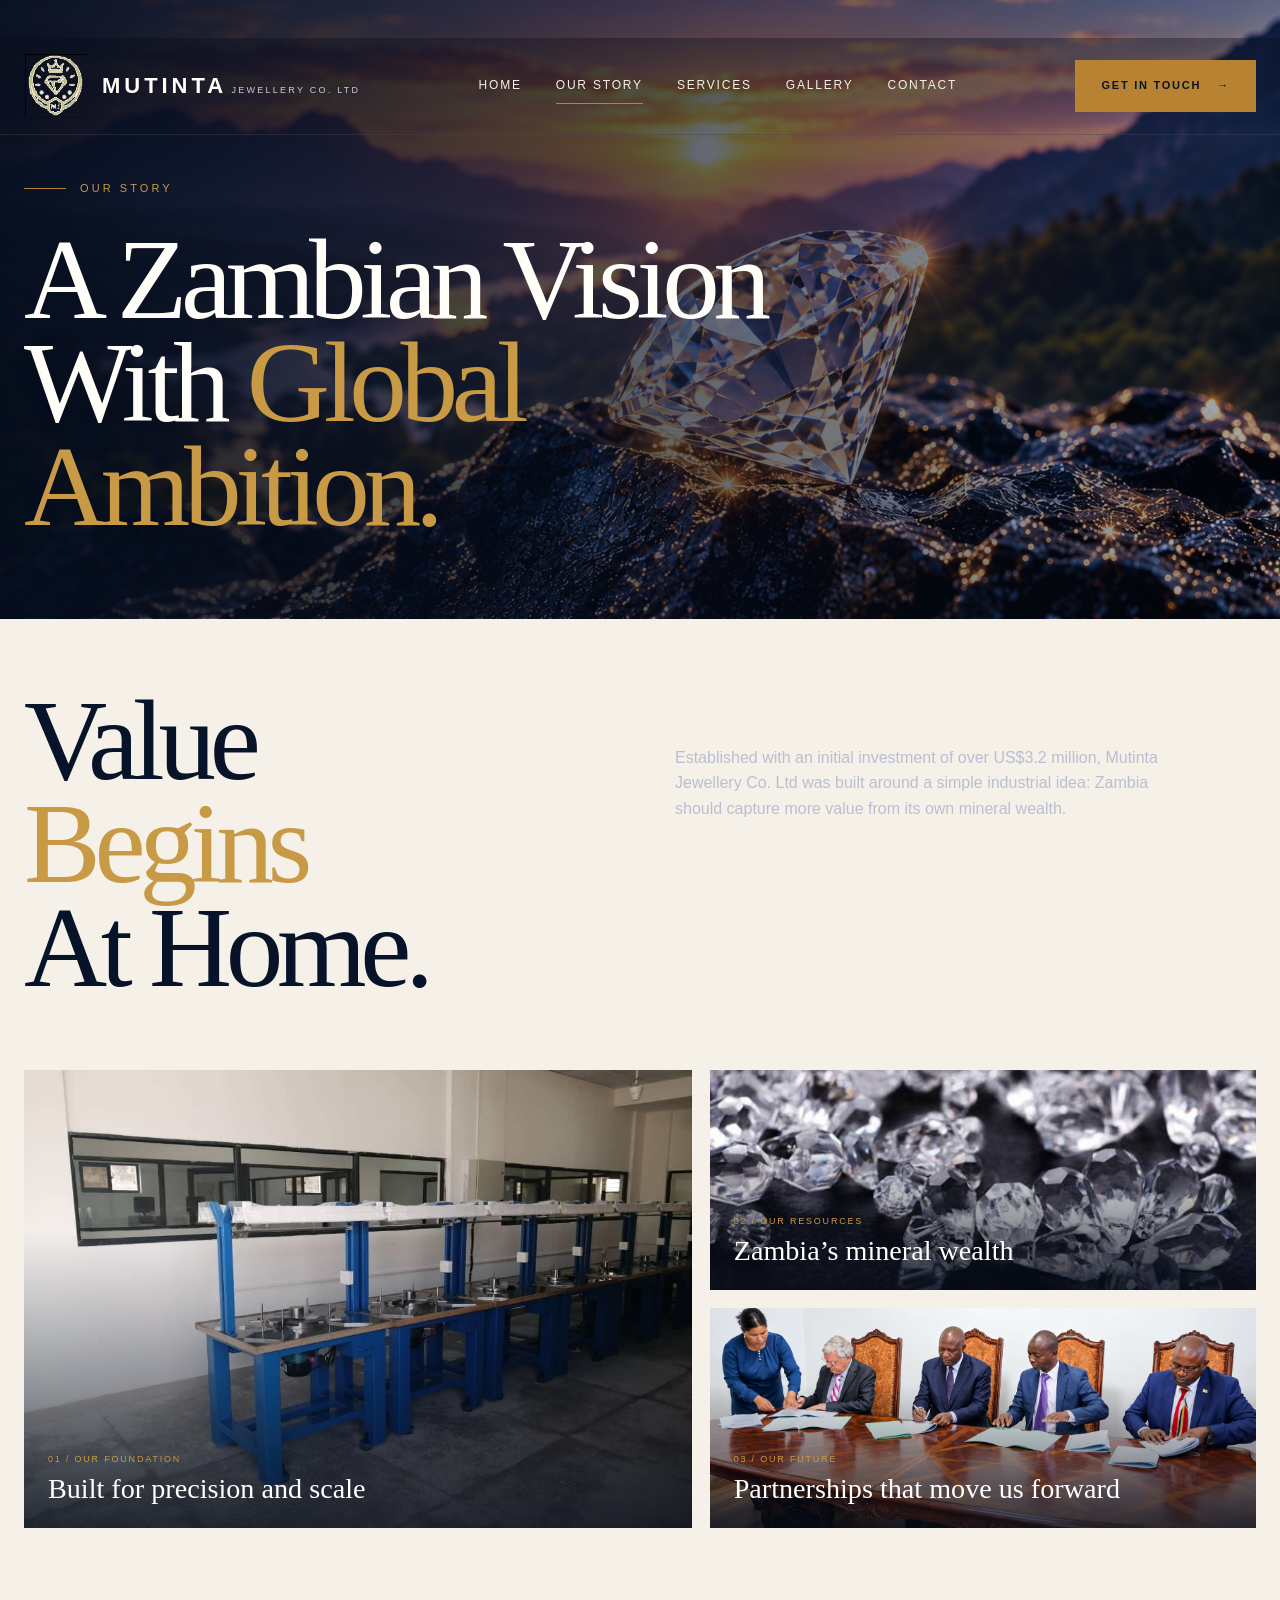
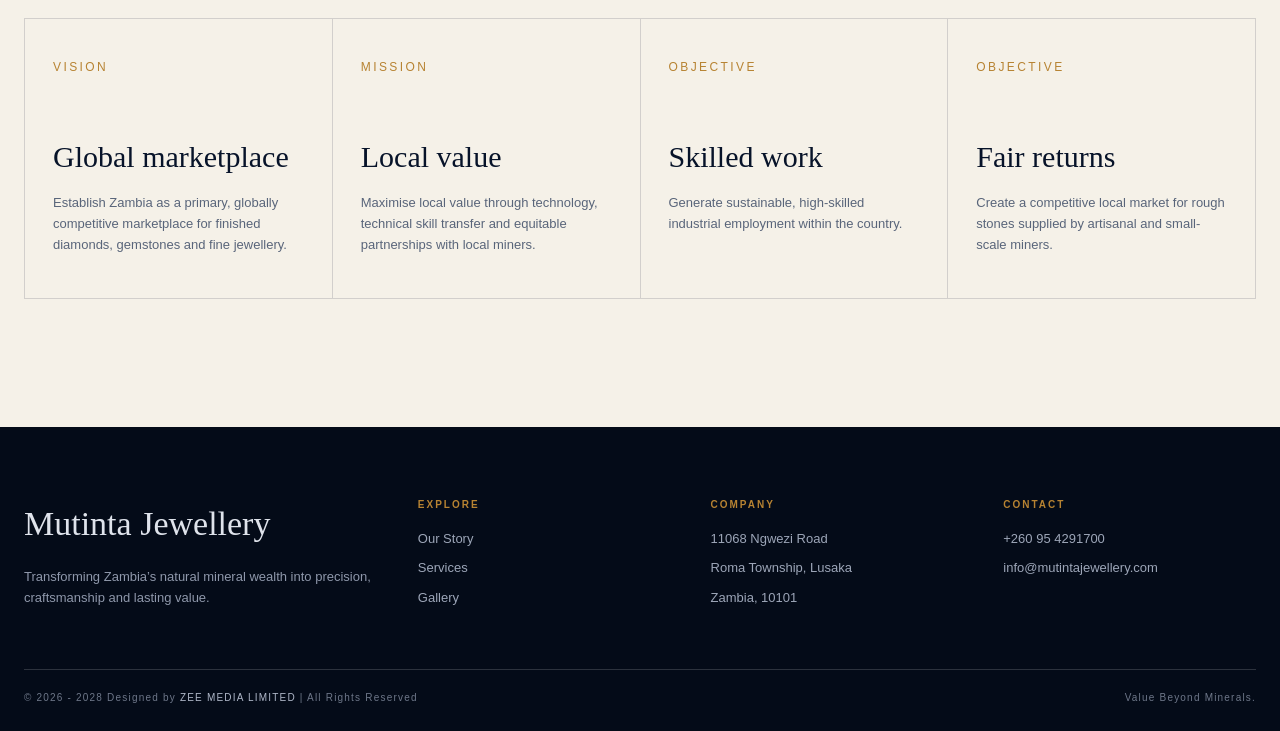
==== commit 1ba45bcc: "changed contact email" ====
--- a/about.html
+++ b/about.html
@@ -111,7 +111,7 @@
         <h3>Contact</h3>
         <ul>
           <li><a href="tel:+260954291700">+260 95 4291700</a></li>
-          <li><a href="mailto:mutintajewellery@gmail.com">mutintajewellery@gmail.com</a></li>
+          <li><a href="mailto:info@mutintajewellery.com">info@mutintajewellery.com</a></li>
         </ul>
       </div>
     </div>
--- a/style.css
+++ b/style.css
@@ -253,7 +253,8 @@
   position:relative;aspect-ratio:16 / 8.5;min-height:360px;overflow:hidden;
   background:#040b18
 }
-.home-carousel-frame::after{
+.home-carousel-visual{position:absolute;inset:0;overflow:hidden}
+.home-carousel-visual::after{
   content:"";position:absolute;inset:35% 0 0;
   z-index:2;pointer-events:none;
   background:linear-gradient(0deg,rgba(4,11,24,.93),transparent)
@@ -316,19 +317,49 @@
 .services{background:var(--navy);color:white}
 .services-intro{display:grid;grid-template-columns:1fr 1fr;gap:70px}
 .services-intro h1{font-size:clamp(65px,9vw,135px)}
-.services-intro p{align-self:start;max-width:520px;color:#526078;margin-top: 125px;}
-.service-list{margin-top:80px;border-top:1px solid var(--line)}
-.service-row{
-  display:grid;grid-template-columns:90px 1fr 1.2fr 80px;
-  gap:25px;align-items:center;
-  padding:34px 0;border-bottom:1px solid var(--line);
-  transition:padding .4s var(--ease),background .4s ease;
-}
-.service-row:hover{padding-left:20px;padding-right:20px;background:rgba(255,255,255,.025)}
-.service-number{color:var(--gold);font-size:12px;letter-spacing:.2em}
-.service-row h2{font-family:var(--serif);font-size:clamp(30px,3vw,48px);font-weight:400}
-.service-row p{color:#aeb6c7;font-size:13px}
-.service-arrow{font-size:25px;color:var(--gold);text-align:right}
+.services-intro p{align-self:start;max-width:520px;color:var(--muted);margin-top:clamp(24px,5vw,56px)}
+.service-list{
+  display:grid;grid-template-columns:repeat(2,minmax(0,1fr));
+  column-gap:clamp(24px,4vw,64px);row-gap:72px;align-items:start;margin-top:80px
+}
+.service-card{display:block;min-width:0}
+.service-card:nth-child(even){margin-top:64px}
+.service-visual{
+  position:relative;overflow:hidden;isolation:isolate;
+  aspect-ratio:1.3;background:var(--navy-2)
+}
+.service-visual::after{
+  position:absolute;inset:45% 0 0;z-index:1;content:"";
+  background:linear-gradient(0deg,rgba(4,11,24,.5),transparent);pointer-events:none
+}
+.service-image{
+  width:100%;height:100%;object-fit:cover;
+  transition:transform .8s var(--ease)
+}
+.service-card:hover .service-image,.service-card:focus-visible .service-image{transform:scale(1.045)}
+.service-number{
+  position:absolute;top:18px;left:18px;z-index:2;
+  display:grid;place-items:center;min-width:48px;height:34px;padding:0 10px;
+  border:1px solid rgba(255,255,255,.35);background:rgba(4,11,24,.58);
+  color:var(--gold-soft);font-size:10px;letter-spacing:.18em;backdrop-filter:blur(8px)
+}
+.service-arrow{
+  position:absolute;right:18px;bottom:18px;z-index:2;
+  display:grid;place-items:center;width:44px;height:44px;border-radius:50%;
+  background:var(--gold);color:var(--navy);font-size:20px;
+  transition:transform .35s var(--ease),background .35s ease
+}
+.service-card:hover .service-arrow,.service-card:focus-visible .service-arrow{
+  transform:rotate(45deg);background:var(--gold-soft)
+}
+.service-copy{padding:21px 4px 0;border-top:1px solid var(--line);margin-top:18px}
+.service-copy h2{
+  font-family:var(--serif);font-size:clamp(27px,3vw,40px);
+  font-weight:400;line-height:1.15;transition:color .3s ease
+}
+.service-card:hover .service-copy h2,.service-card:focus-visible .service-copy h2{color:var(--gold-soft)}
+.service-copy p{max-width:510px;margin-top:10px;color:var(--muted);font-size:13px}
+.service-card:focus-visible{outline:2px solid var(--gold-soft);outline-offset:8px}
 
 /* ---------- 10. CONTACT ---------- */
 .contact{background:#f5f1e8;color:var(--navy)}
@@ -463,9 +494,18 @@
   .story-visuals{grid-template-columns:1fr;grid-template-rows:none;gap:14px;margin-top:45px}
   .story-visual-card,.story-visual-feature{grid-row:auto;min-height:260px}
   .story-visual-feature{min-height:340px}
-  .home-carousel-frame{aspect-ratio:4 / 3;min-height:0}
-  .home-carousel-frame::after{inset:20% 0 0}
-  .home-carousel-caption{left:24px;right:76px;bottom:24px}
+  .home-carousel-frame{
+    display:flex;flex-direction:column;aspect-ratio:auto;min-height:0;overflow:visible
+  }
+  .home-carousel-visual{
+    position:relative;inset:auto;width:100%;aspect-ratio:4 / 3;flex:none
+  }
+  .home-carousel-visual::after{display:none}
+  .home-carousel-caption{
+    position:relative;inset:auto;max-width:none;padding:18px 20px 22px;
+    background:#040b18;transform:none
+  }
+  .home-carousel.is-changing .home-carousel-caption{transform:translateY(8px)}
   .home-carousel-caption p{font-size:12px}
   .home-carousel-arrow{width:40px;height:40px}
   .home-carousel-previous{left:14px}
@@ -477,9 +517,13 @@
   .feature{border-bottom:1px solid var(--line)}
   .feature:nth-child(2){border-right:0}
   .services-intro,.process-head{grid-template-columns:1fr}
-  .service-row{grid-template-columns:45px 1fr 35px}
-  .service-row p{grid-column:2}
-  .service-arrow{grid-column:3;grid-row:1}
+  .service-list{grid-template-columns:1fr;row-gap:38px;margin-top:52px}
+  .service-card:nth-child(even){margin-top:0}
+  .service-visual{aspect-ratio:1.22}
+  .service-number{top:14px;left:14px}
+  .service-arrow{right:14px;bottom:14px}
+  .service-copy{padding-top:16px;margin-top:14px}
+  .service-copy h2{font-size:clamp(27px,7vw,36px)}
   .stat-grid{grid-template-columns:1fr}
   .stat{border-right:0;border-bottom:1px solid var(--dark-line)}
   .stat:last-child{border-bottom:0}
@@ -499,9 +543,9 @@
   .feature{border-right:0}
   .footer-grid{grid-template-columns:1fr}
   .hero-actions .button{width:100%}
-  .home-carousel-caption{left:18px;right:64px;bottom:18px}
   .home-carousel-caption h3{font-size:27px}
-  .home-carousel-caption p{font-size:11px;line-height:1.5}
+  .home-carousel-caption{padding:16px 16px 20px}
+  .home-carousel-caption p{font-size:12px;line-height:1.6}
   .home-carousel-number{font-size:9px}
   .home-carousel-arrow{width:34px;height:34px;font-size:16px}
   .home-carousel-previous{left:10px}
